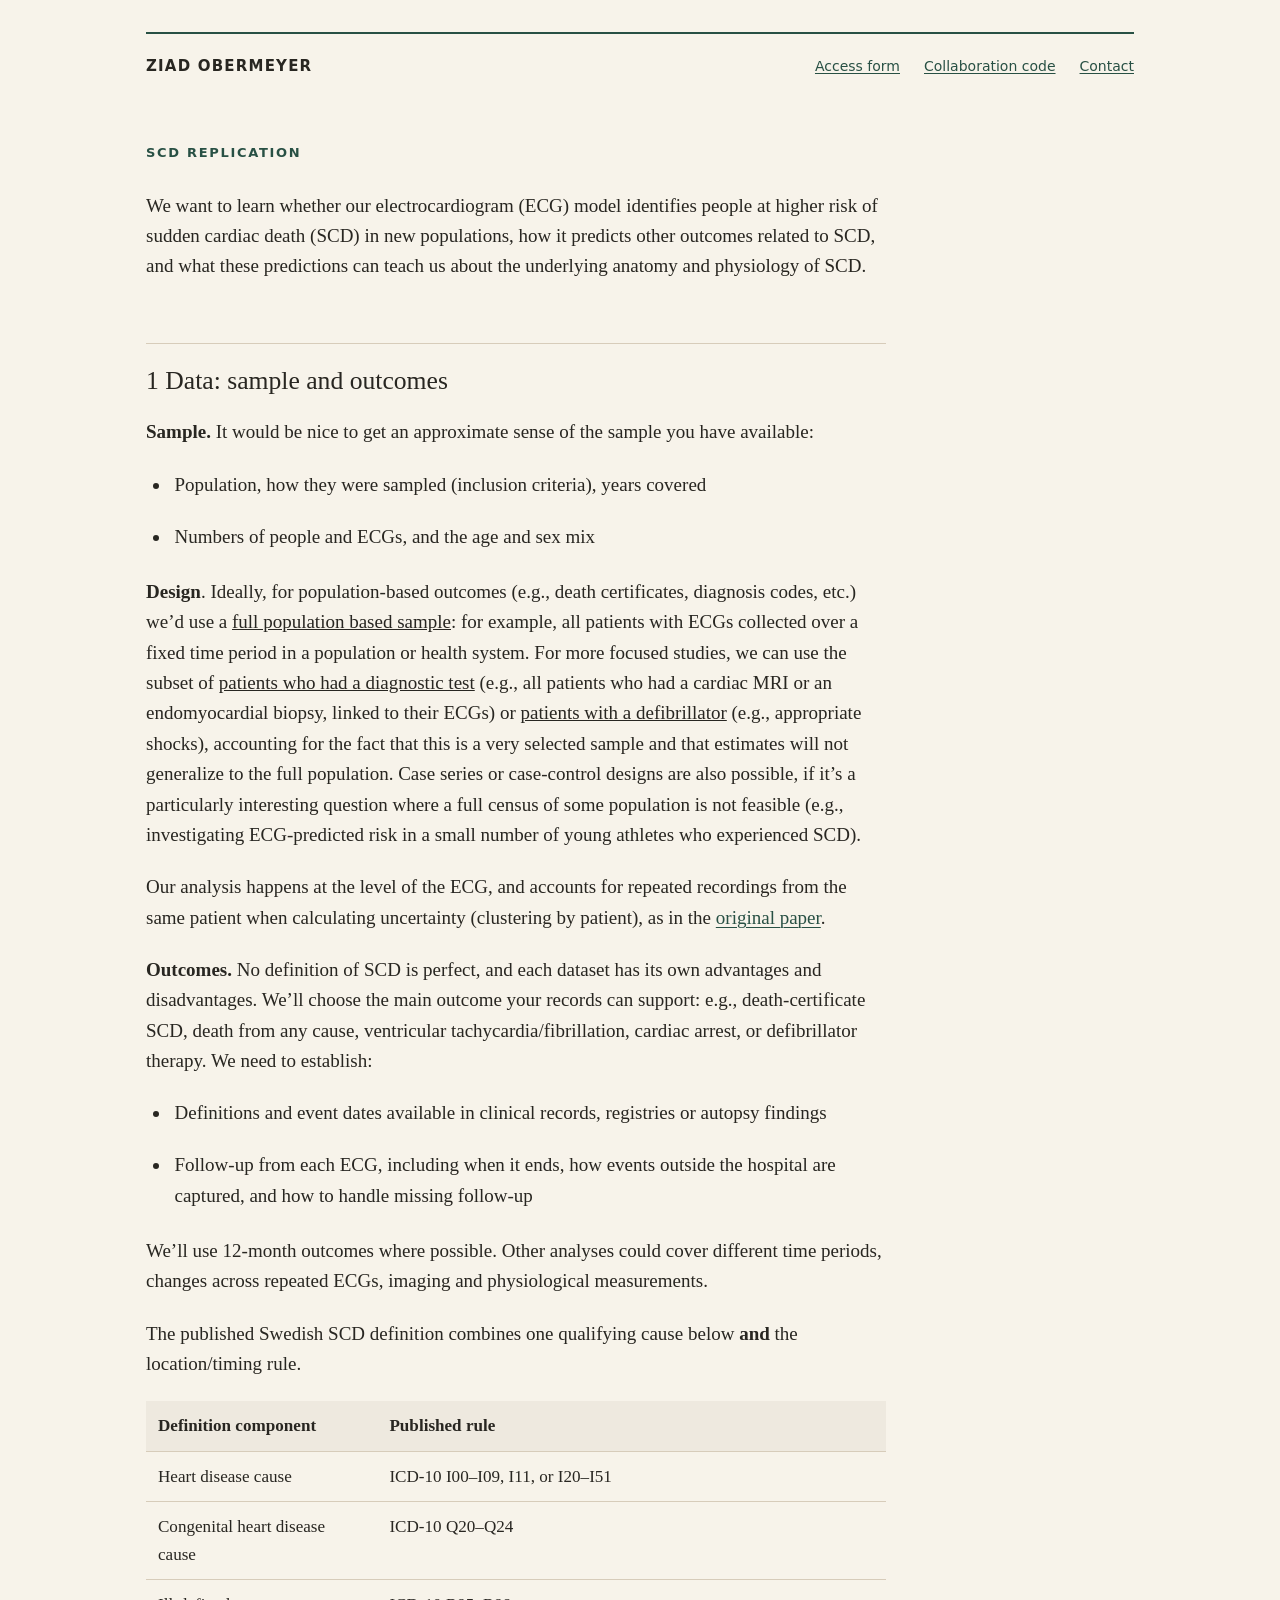
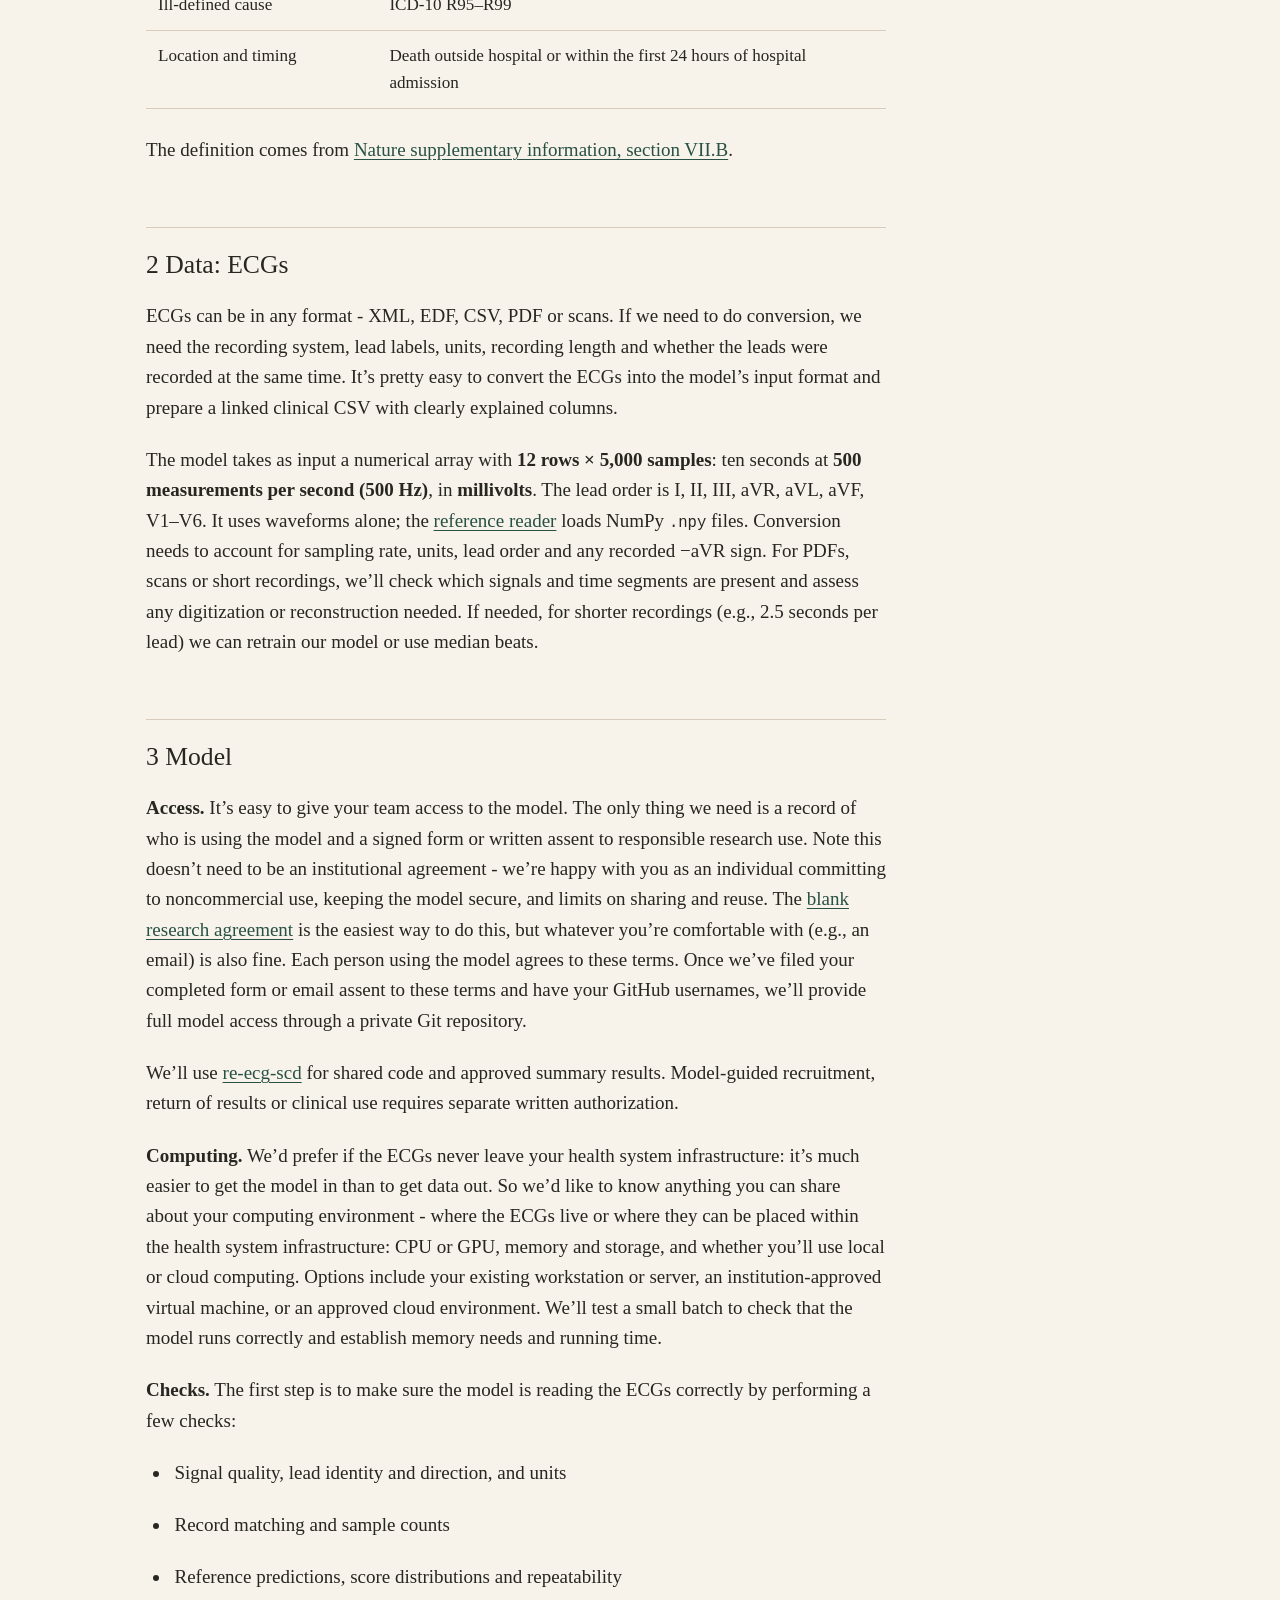
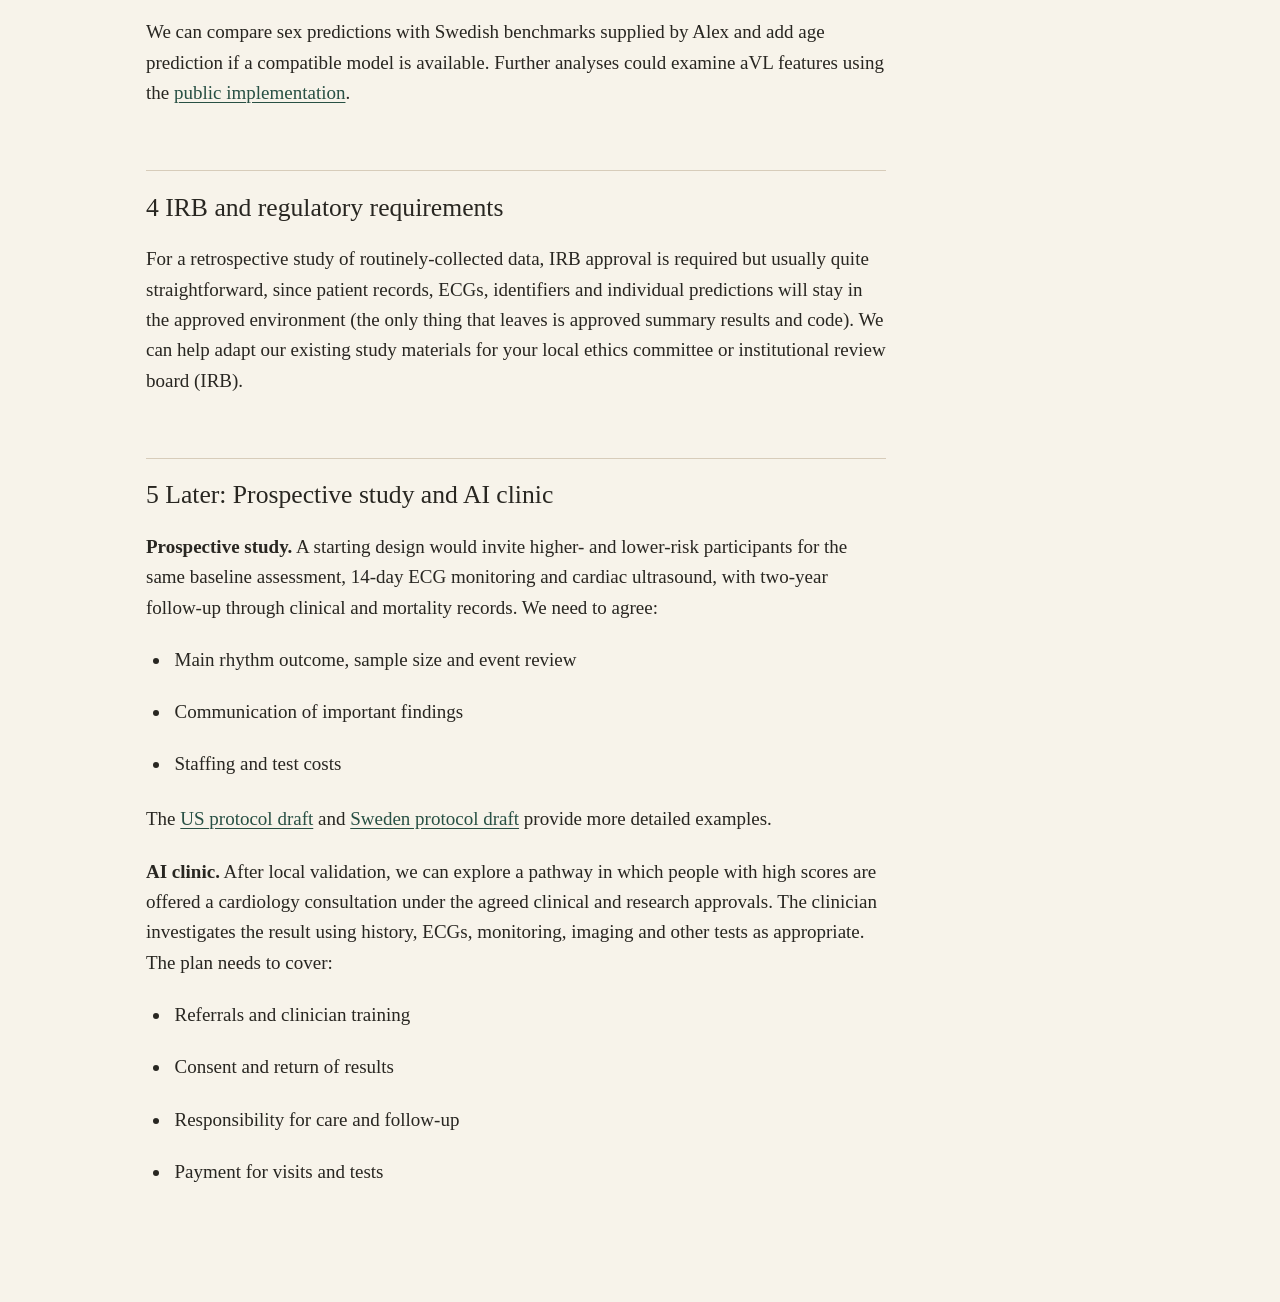
==== scd-replication/index.html @ 9b3d9dbc "Publish SCD replication collaboration protocol and access form" ====
<!doctype html>
<html lang="en">
<head>
<meta charset="utf-8">
<meta name="viewport" content="width=device-width, initial-scale=1">
<title>SCD replication · Ziad Obermeyer</title>
<meta name="description" content="Collaboration process, data requirements, and model access for sudden cardiac death replication research.">
<link rel="canonical" href="https://zobermeyer.github.io/scd-replication/">
<link rel="stylesheet" href="styles.css">
</head>
<body>
<a class="skip" href="#protocol">Skip to protocol</a>
<div class="shell">
<header>
<a class="person" href="https://ziadobermeyer.com/">Ziad Obermeyer</a>
<nav aria-label="Project links"><a href="files/SCD_Model_Research_Access_and_Use_Agreement_v1.3.docx">Access form</a><a href="https://github.com/zobermeyer/re-ecg-scd">Collaboration code</a><a href="mailto:ziadoo@gmail.com?subject=SCD%20model%20access">Contact</a></nav>
</header>
<main id="protocol">
<p class="eyebrow">SCD replication</p>
<p>We want to learn whether our electrocardiogram (ECG) model identifies people at higher risk of sudden cardiac death (SCD) in new populations, how it predicts other outcomes related to SCD, and what these predictions can teach us about the underlying anatomy and physiology of SCD.</p>
<h2>1 Data: sample and outcomes</h2>
<p><strong>Sample.</strong> It would be nice to get an approximate sense of the sample you have available:</p>
<ul>
<li><p>Population, how they were sampled (inclusion criteria), years covered</p>
</li>
<li><p>Numbers of people and ECGs, and the age and sex mix</p>
</li>
</ul>
<p><strong>Design</strong>. Ideally, for population-based outcomes (e.g., death certificates, diagnosis codes, etc.) we’d use a <u>full population based sample</u>: for example, all patients with ECGs collected over a fixed time period in a population or health system. For more focused studies, we can use the subset of <u>patients who had a diagnostic test</u> (e.g., all patients who had a cardiac MRI or an endomyocardial biopsy, linked to their ECGs) or <u>patients with a defibrillator</u> (e.g., appropriate shocks), accounting for the fact that this is a very selected sample and that estimates will not generalize to the full population. Case series or case-control designs are also possible, if it’s a particularly interesting question where a full census of some population is not feasible (e.g., investigating ECG-predicted risk in a small number of young athletes who experienced SCD). &#x20;</p>
<p>Our analysis happens at the level of the ECG, and accounts for repeated recordings from the same patient when calculating uncertainty (clustering by patient), as in the <a href="https://www.nature.com/articles/s41586-026-10674-6">original paper</a>.</p>
<p><strong>Outcomes.</strong> No definition of SCD is perfect, and each dataset has its own advantages and disadvantages. We’ll choose the main outcome your records can support: e.g., death-certificate SCD, death from any cause, ventricular tachycardia/fibrillation, cardiac arrest, or defibrillator therapy. We need to establish:</p>
<ul>
<li><p>Definitions and event dates available in clinical records, registries or autopsy findings</p>
</li>
<li><p>Follow-up from each ECG, including when it ends, how events outside the hospital are captured, and how to handle missing follow-up</p>
</li>
</ul>
<p>We’ll use 12-month outcomes where possible. Other analyses could cover different time periods, changes across repeated ECGs, imaging and physiological measurements.</p>
<p>The published Swedish SCD definition combines one qualifying cause below <strong>and</strong> the location/timing rule.</p>
<div class="table-scroll"><table>
<thead>
<tr>
<th>Definition component</th>
<th>Published rule</th>
</tr>
</thead>
<tbody><tr>
<td>Heart disease cause</td>
<td>ICD-10 I00–I09, I11, or I20–I51</td>
</tr>
<tr>
<td>Congenital heart disease cause</td>
<td>ICD-10 Q20–Q24</td>
</tr>
<tr>
<td>Ill-defined cause</td>
<td>ICD-10 R95–R99</td>
</tr>
<tr>
<td>Location and timing</td>
<td>Death outside hospital or within the first 24 hours of hospital admission</td>
</tr>
</tbody></table></div>
<p>The definition comes from <a href="https://media.springernature.com/original/springer-static/esm/art%3A10.1038%2Fs41586-026-10674-6/MediaObjects/41586_2026_10674_MOESM1_ESM.docx">Nature supplementary information, section VII.B</a>.&#x20;</p>
<h2>2 Data: ECGs</h2>
<p>ECGs can be in any format - XML, EDF, CSV, PDF or scans. If we need to do conversion, we need the recording system, lead labels, units, recording length and whether the leads were recorded at the same time. It’s pretty easy to convert the ECGs into the model’s input format and prepare a linked clinical CSV with clearly explained columns.</p>
<p>The model takes as input a numerical array with <strong>12 rows × 5,000 samples</strong>: ten seconds at <strong>500 measurements per second (500 Hz)</strong>, in <strong>millivolts</strong>. The lead order is I, II, III, aVR, aVL, aVF, V1–V6. It uses waveforms alone; the <a href="https://github.com/alexmschubert/ECG-SCD/blob/main/src/ekg_scd/datasets.py">reference reader</a> loads NumPy <code>.npy</code> files. Conversion needs to account for sampling rate, units, lead order and any recorded −aVR sign. For PDFs, scans or short recordings, we’ll check which signals and time segments are present and assess any digitization or reconstruction needed. If needed, for shorter recordings (e.g., 2.5 seconds per lead) we can retrain our model or use median beats.&#x20;</p>
<h2>3 Model</h2>
<p><strong>Access.</strong> It’s easy to give your team access to the model. The only thing we need is a record of who is using the model and a signed form or written assent to responsible research use. Note this doesn’t need to be an institutional agreement - we’re happy with you as an individual committing to noncommercial use, keeping the model secure, and limits on sharing and reuse. The <a href="files/SCD_Model_Research_Access_and_Use_Agreement_v1.3.docx">blank research agreement</a> is the easiest way to do this, but whatever you’re comfortable with (e.g., an email) is also fine. Each person using the model agrees to these terms. Once we’ve filed your completed form or email assent to these terms and have your GitHub usernames, we’ll provide full model access through a private Git repository.</p>
<p>We’ll use <a href="https://github.com/zobermeyer/re-ecg-scd">re-ecg-scd</a> for shared code and approved summary results. Model-guided recruitment, return of results or clinical use requires separate written authorization.</p>
<p><strong>Computing.</strong> We’d prefer if the ECGs never leave your health system infrastructure: it’s much easier to get the model in than to get data out. So we’d like to know anything you can share about your computing environment - where the ECGs live or where they can be placed within the health system infrastructure: CPU or GPU, memory and storage, and whether you’ll use local or cloud computing. Options include your existing workstation or server, an institution-approved virtual machine, or an approved cloud environment. We’ll test a small batch to check that the model runs correctly and establish memory needs and running time.</p>
<p><strong>Checks.</strong> The first step is to make sure the model is reading the ECGs correctly by performing a few checks:</p>
<ul>
<li><p>Signal quality, lead identity and direction, and units</p>
</li>
<li><p>Record matching and sample counts</p>
</li>
<li><p>Reference predictions, score distributions and repeatability</p>
</li>
</ul>
<p>We can compare sex predictions with Swedish benchmarks supplied by Alex and add age prediction if a compatible model is available. Further analyses could examine aVL features using the <a href="https://github.com/alexmschubert/ECG-SCD">public implementation</a>.</p>
<h2>4 IRB and regulatory requirements</h2>
<p>For a retrospective study of routinely-collected data, IRB approval is required but usually quite straightforward, since patient records, ECGs, identifiers and individual predictions will stay in the approved environment (the only thing that leaves is approved summary results and code). We can help adapt our existing study materials for your local ethics committee or institutional review board (IRB).&#x20;</p>
<h2>5 Later: Prospective study and AI clinic</h2>
<p><strong>Prospective study.</strong> A starting design would invite higher- and lower-risk participants for the same baseline assessment, 14-day ECG monitoring and cardiac ultrasound, with two-year follow-up through clinical and mortality records. We need to agree:</p>
<ul>
<li><p>Main rhythm outcome, sample size and event review</p>
</li>
<li><p>Communication of important findings</p>
</li>
<li><p>Staffing and test costs</p>
</li>
</ul>
<p>The <a href="https://docs.google.com/document/d/1ZXXfyvIsWazKcvVFrwcbi3JxXN-NvpyChcIMkyNJTAM/edit?usp=drivesdk">US protocol draft</a> and <a href="https://docs.google.com/document/d/1M_iwCxzAgqjB4-tpM0ZNYvhIjKniBFiUUQ4a5cKRgu8/edit?usp=drivesdk">Sweden protocol draft</a> provide more detailed examples.</p>
<p><strong>AI clinic.</strong> After local validation, we can explore a pathway in which people with high scores are offered a cardiology consultation under the agreed clinical and research approvals. The clinician investigates the result using history, ECGs, monitoring, imaging and other tests as appropriate. The plan needs to cover:</p>
<ul>
<li><p>Referrals and clinician training</p>
</li>
<li><p>Consent and return of results</p>
</li>
<li><p>Responsibility for care and follow-up</p>
</li>
<li><p>Payment for visits and tests</p>
</li>
</ul>

</main>
</div>
</body>
</html>
---- scd-replication/styles.css ----
:root { color-scheme: light; --paper: #f7f3ea; --ink: #282621; --accent: #285044; --rule: #d7ccba; }
* { box-sizing: border-box; }
html { background: var(--paper); color: var(--ink); font: 19px/1.6 Georgia, serif; }
body { margin: 0; }
.shell { max-width: 1060px; margin: auto; padding: 32px 36px 90px; }
header { display: flex; align-items: baseline; justify-content: space-between; gap: 28px; border-top: 2px solid var(--accent); padding-top: 20px; margin-bottom: 65px; font-family: system-ui, sans-serif; font-size: 14px; }
.person { color: var(--ink); text-decoration: none; font-size: 15px; font-weight: 600; letter-spacing: .08em; text-transform: uppercase; }
nav { display: flex; gap: 24px; flex-wrap: wrap; }
main { max-width: 740px; }
.eyebrow { font: 600 13px/1.5 system-ui, sans-serif; color: var(--accent); text-transform: uppercase; letter-spacing: .13em; margin-bottom: 28px; }
a { color: var(--accent); text-underline-offset: .17em; text-decoration-thickness: 1px; overflow-wrap: anywhere; }
a:hover { color: #7d5134; }
a:focus-visible { outline: 2px solid var(--accent); outline-offset: 5px; }
p { margin: 0 0 1.15em; }
h2 { margin: 2.4em 0 .8em; padding-top: .8em; border-top: 1px solid var(--rule); font: 500 1.35em/1.25 Georgia, serif; }
ul { padding-left: 1.3em; margin: 0 0 1.3em; }
li { padding-left: .2em; margin-bottom: .35em; }
code { font: .82em/1.5 ui-monospace, monospace; overflow-wrap: anywhere; }
.table-scroll { overflow-x: auto; margin-bottom: 1.4em; }
table { border-collapse: collapse; width: 100%; font-size: .9em; }
th, td { padding: .65em .7em; border-bottom: 1px solid var(--rule); text-align: left; vertical-align: top; }
th { background: #eee9df; font-weight: 600; }
.skip { position: absolute; left: -10000px; }
.skip:focus { left: 20px; top: 10px; background: var(--paper); padding: 8px; }
@media (max-width: 650px) { html { font-size: 18px; } .shell { padding: 22px 22px 55px; } header { display: block; margin-bottom: 40px; } nav { margin-top: 18px; gap: 12px 22px; } h2 { font-size: 1.2em; } th, td { padding: .55em .45em; } }
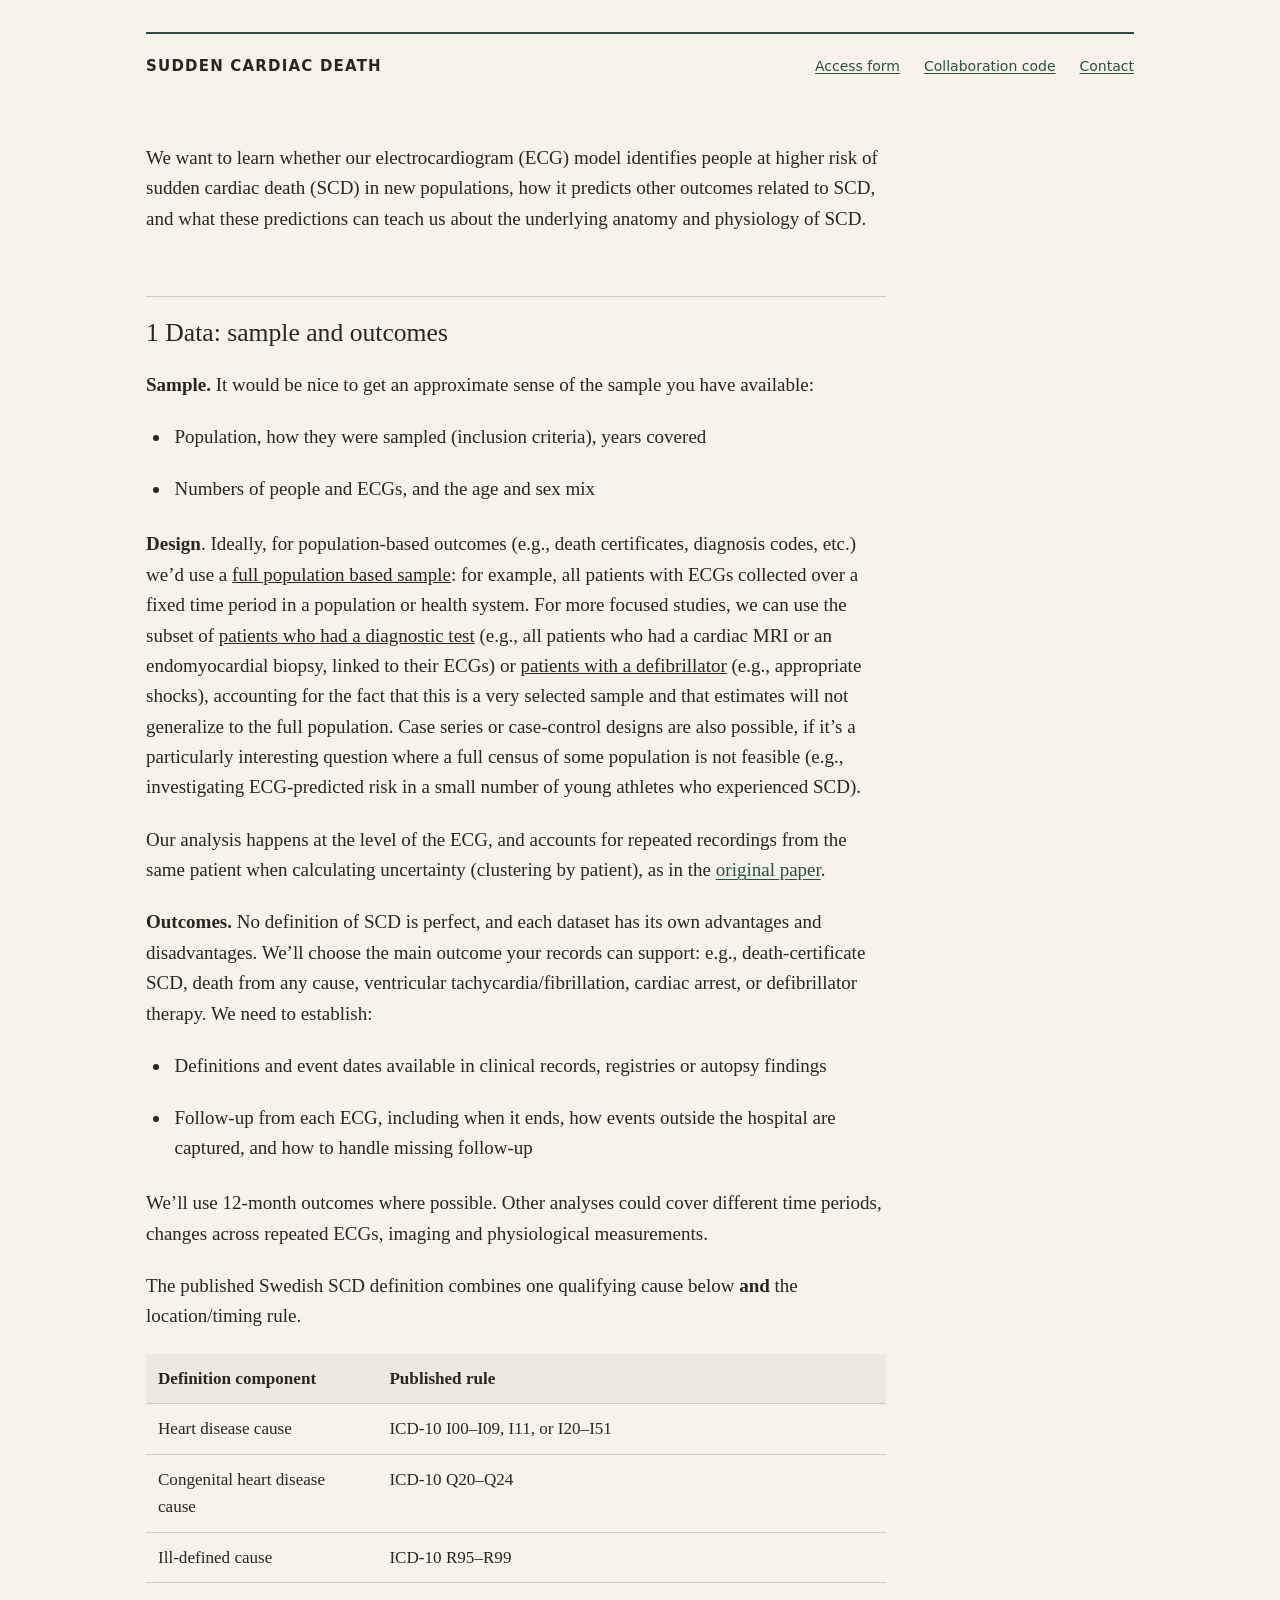
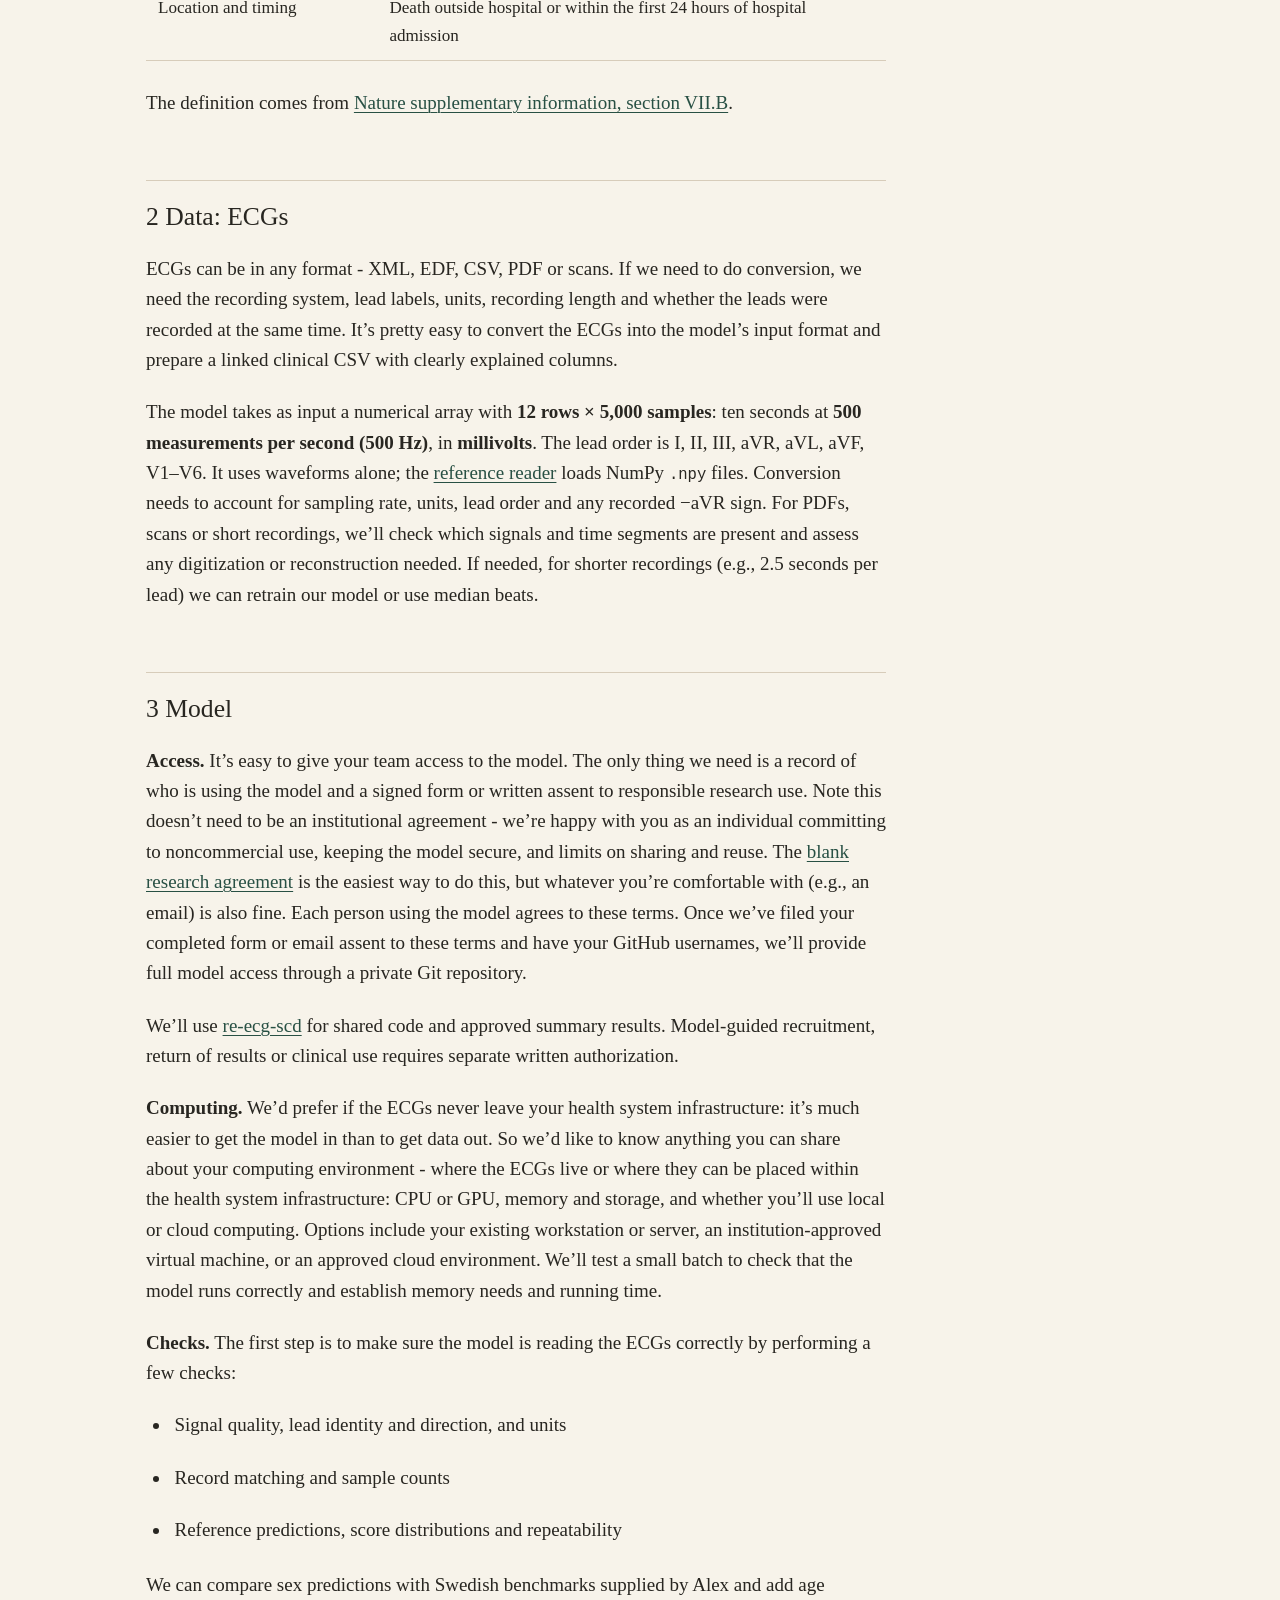
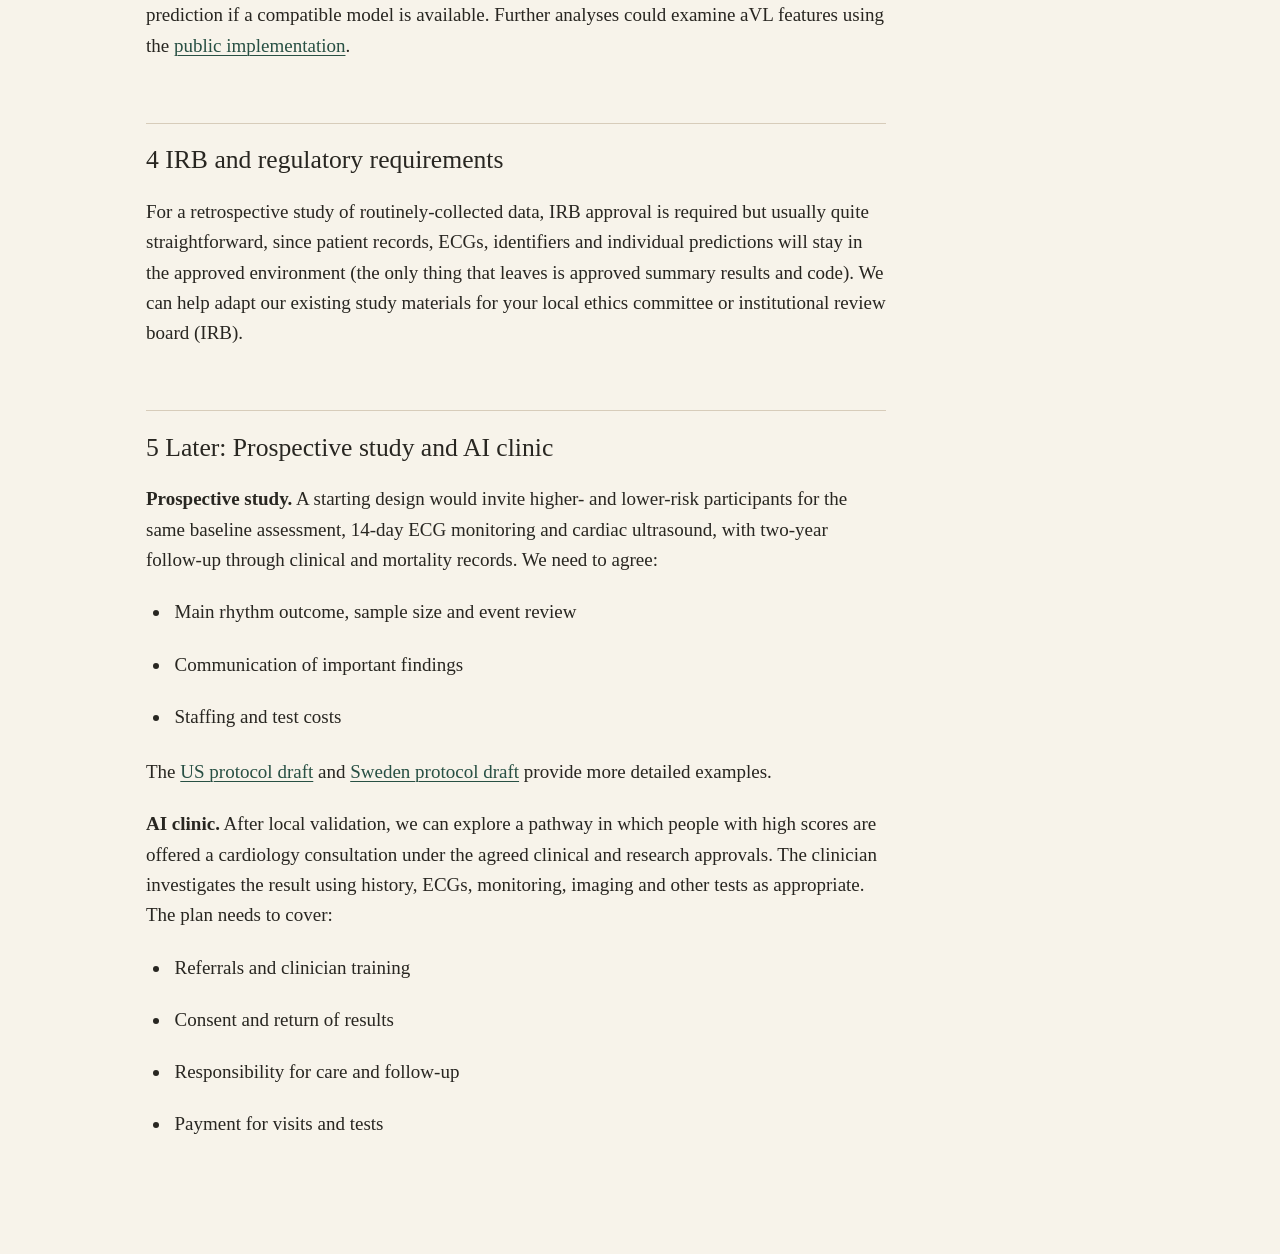
==== commit ffc5a289: "Use Sudden cardiac death as the site label" ====
--- a/scd-replication/index.html
+++ b/scd-replication/index.html
@@ -3,8 +3,8 @@
 <head>
 <meta charset="utf-8">
 <meta name="viewport" content="width=device-width, initial-scale=1">
-<title>SCD replication · Ziad Obermeyer</title>
-<meta name="description" content="Collaboration process, data requirements, and model access for sudden cardiac death replication research.">
+<title>Sudden cardiac death</title>
+<meta name="description" content="Collaboration process, data requirements, and model access for sudden cardiac death research.">
 <link rel="canonical" href="https://zobermeyer.github.io/scd-replication/">
 <link rel="stylesheet" href="styles.css">
 </head>
@@ -12,11 +12,10 @@
 <a class="skip" href="#protocol">Skip to protocol</a>
 <div class="shell">
 <header>
-<a class="person" href="https://ziadobermeyer.com/">Ziad Obermeyer</a>
+<a class="project" href="./">Sudden cardiac death</a>
 <nav aria-label="Project links"><a href="files/SCD_Model_Research_Access_and_Use_Agreement_v1.3.docx">Access form</a><a href="https://github.com/zobermeyer/re-ecg-scd">Collaboration code</a><a href="mailto:ziadoo@gmail.com?subject=SCD%20model%20access">Contact</a></nav>
 </header>
 <main id="protocol">
-<p class="eyebrow">SCD replication</p>
 <p>We want to learn whether our electrocardiogram (ECG) model identifies people at higher risk of sudden cardiac death (SCD) in new populations, how it predicts other outcomes related to SCD, and what these predictions can teach us about the underlying anatomy and physiology of SCD.</p>
 <h2>1 Data: sample and outcomes</h2>
 <p><strong>Sample.</strong> It would be nice to get an approximate sense of the sample you have available:</p>
--- a/scd-replication/styles.css
+++ b/scd-replication/styles.css
@@ -4,10 +4,9 @@
 body { margin: 0; }
 .shell { max-width: 1060px; margin: auto; padding: 32px 36px 90px; }
 header { display: flex; align-items: baseline; justify-content: space-between; gap: 28px; border-top: 2px solid var(--accent); padding-top: 20px; margin-bottom: 65px; font-family: system-ui, sans-serif; font-size: 14px; }
-.person { color: var(--ink); text-decoration: none; font-size: 15px; font-weight: 600; letter-spacing: .08em; text-transform: uppercase; }
+.project { color: var(--ink); text-decoration: none; font-size: 15px; font-weight: 600; letter-spacing: .08em; text-transform: uppercase; }
 nav { display: flex; gap: 24px; flex-wrap: wrap; }
 main { max-width: 740px; }
-.eyebrow { font: 600 13px/1.5 system-ui, sans-serif; color: var(--accent); text-transform: uppercase; letter-spacing: .13em; margin-bottom: 28px; }
 a { color: var(--accent); text-underline-offset: .17em; text-decoration-thickness: 1px; overflow-wrap: anywhere; }
 a:hover { color: #7d5134; }
 a:focus-visible { outline: 2px solid var(--accent); outline-offset: 5px; }
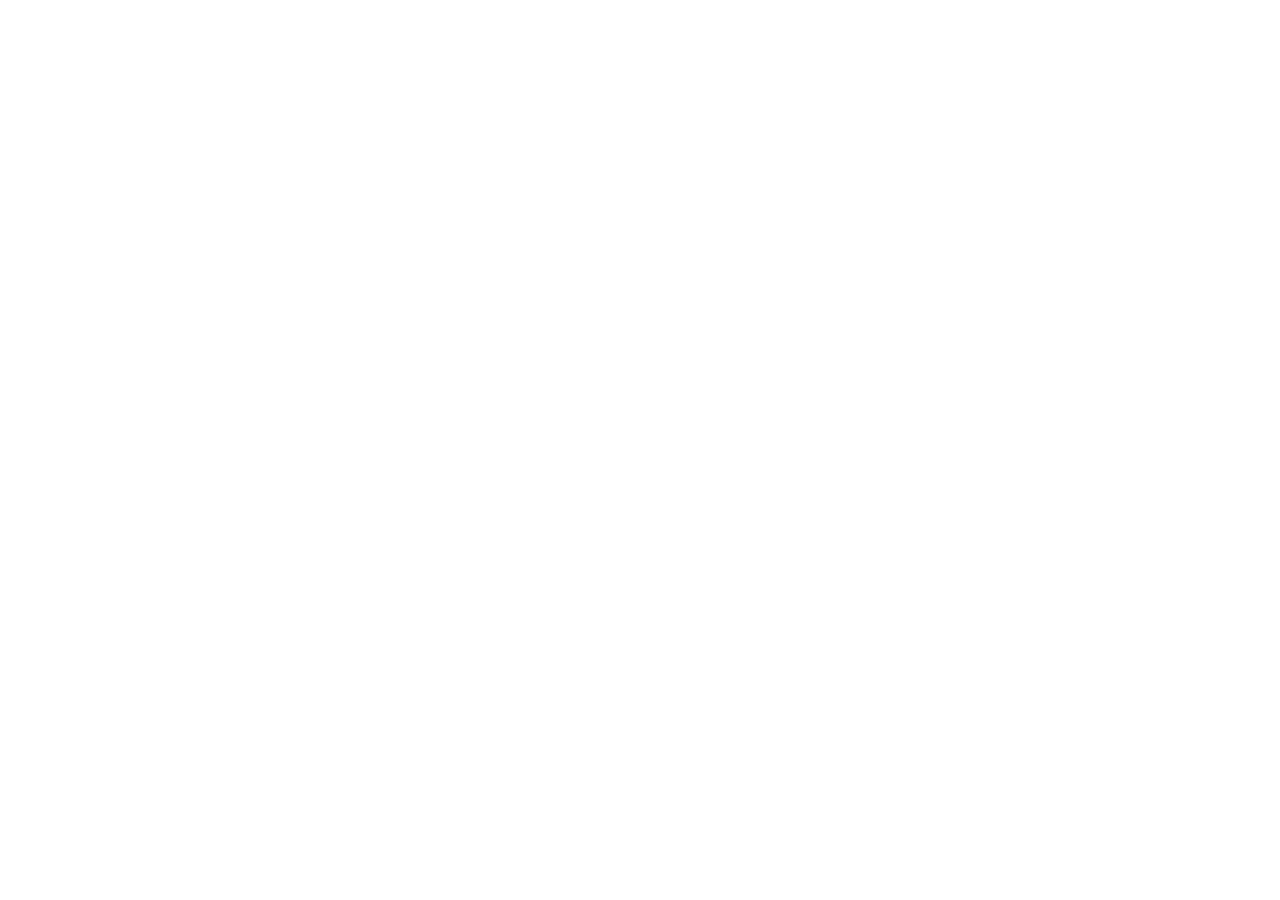
==== commit 0de6a9bd: "Redirect collaboration site to eccentric-health" ====
--- a/scd-replication/index.html
+++ b/scd-replication/index.html
@@ -4,106 +4,8 @@
 <meta charset="utf-8">
 <meta name="viewport" content="width=device-width, initial-scale=1">
 <title>Sudden cardiac death</title>
-<meta name="description" content="Collaboration process, data requirements, and model access for sudden cardiac death research.">
-<link rel="canonical" href="https://zobermeyer.github.io/scd-replication/">
-<link rel="stylesheet" href="styles.css">
+<meta http-equiv="refresh" content="0; url=https://eccentric-health.github.io/scd-replication/">
+<link rel="canonical" href="https://eccentric-health.github.io/scd-replication/">
 </head>
-<body>
-<a class="skip" href="#protocol">Skip to protocol</a>
-<div class="shell">
-<header>
-<a class="project" href="./">Sudden cardiac death</a>
-<nav aria-label="Project links"><a href="files/SCD_Model_Research_Access_and_Use_Agreement_v1.3.docx">Access form</a><a href="https://github.com/zobermeyer/re-ecg-scd">Collaboration code</a><a href="mailto:ziadoo@gmail.com?subject=SCD%20model%20access">Contact</a></nav>
-</header>
-<main id="protocol">
-<p>We want to learn whether our electrocardiogram (ECG) model identifies people at higher risk of sudden cardiac death (SCD) in new populations, how it predicts other outcomes related to SCD, and what these predictions can teach us about the underlying anatomy and physiology of SCD.</p>
-<h2>1 Data: sample and outcomes</h2>
-<p><strong>Sample.</strong> It would be nice to get an approximate sense of the sample you have available:</p>
-<ul>
-<li><p>Population, how they were sampled (inclusion criteria), years covered</p>
-</li>
-<li><p>Numbers of people and ECGs, and the age and sex mix</p>
-</li>
-</ul>
-<p><strong>Design</strong>. Ideally, for population-based outcomes (e.g., death certificates, diagnosis codes, etc.) we’d use a <u>full population based sample</u>: for example, all patients with ECGs collected over a fixed time period in a population or health system. For more focused studies, we can use the subset of <u>patients who had a diagnostic test</u> (e.g., all patients who had a cardiac MRI or an endomyocardial biopsy, linked to their ECGs) or <u>patients with a defibrillator</u> (e.g., appropriate shocks), accounting for the fact that this is a very selected sample and that estimates will not generalize to the full population. Case series or case-control designs are also possible, if it’s a particularly interesting question where a full census of some population is not feasible (e.g., investigating ECG-predicted risk in a small number of young athletes who experienced SCD). &#x20;</p>
-<p>Our analysis happens at the level of the ECG, and accounts for repeated recordings from the same patient when calculating uncertainty (clustering by patient), as in the <a href="https://www.nature.com/articles/s41586-026-10674-6">original paper</a>.</p>
-<p><strong>Outcomes.</strong> No definition of SCD is perfect, and each dataset has its own advantages and disadvantages. We’ll choose the main outcome your records can support: e.g., death-certificate SCD, death from any cause, ventricular tachycardia/fibrillation, cardiac arrest, or defibrillator therapy. We need to establish:</p>
-<ul>
-<li><p>Definitions and event dates available in clinical records, registries or autopsy findings</p>
-</li>
-<li><p>Follow-up from each ECG, including when it ends, how events outside the hospital are captured, and how to handle missing follow-up</p>
-</li>
-</ul>
-<p>We’ll use 12-month outcomes where possible. Other analyses could cover different time periods, changes across repeated ECGs, imaging and physiological measurements.</p>
-<p>The published Swedish SCD definition combines one qualifying cause below <strong>and</strong> the location/timing rule.</p>
-<div class="table-scroll"><table>
-<thead>
-<tr>
-<th>Definition component</th>
-<th>Published rule</th>
-</tr>
-</thead>
-<tbody><tr>
-<td>Heart disease cause</td>
-<td>ICD-10 I00–I09, I11, or I20–I51</td>
-</tr>
-<tr>
-<td>Congenital heart disease cause</td>
-<td>ICD-10 Q20–Q24</td>
-</tr>
-<tr>
-<td>Ill-defined cause</td>
-<td>ICD-10 R95–R99</td>
-</tr>
-<tr>
-<td>Location and timing</td>
-<td>Death outside hospital or within the first 24 hours of hospital admission</td>
-</tr>
-</tbody></table></div>
-<p>The definition comes from <a href="https://media.springernature.com/original/springer-static/esm/art%3A10.1038%2Fs41586-026-10674-6/MediaObjects/41586_2026_10674_MOESM1_ESM.docx">Nature supplementary information, section VII.B</a>.&#x20;</p>
-<h2>2 Data: ECGs</h2>
-<p>ECGs can be in any format - XML, EDF, CSV, PDF or scans. If we need to do conversion, we need the recording system, lead labels, units, recording length and whether the leads were recorded at the same time. It’s pretty easy to convert the ECGs into the model’s input format and prepare a linked clinical CSV with clearly explained columns.</p>
-<p>The model takes as input a numerical array with <strong>12 rows × 5,000 samples</strong>: ten seconds at <strong>500 measurements per second (500 Hz)</strong>, in <strong>millivolts</strong>. The lead order is I, II, III, aVR, aVL, aVF, V1–V6. It uses waveforms alone; the <a href="https://github.com/alexmschubert/ECG-SCD/blob/main/src/ekg_scd/datasets.py">reference reader</a> loads NumPy <code>.npy</code> files. Conversion needs to account for sampling rate, units, lead order and any recorded −aVR sign. For PDFs, scans or short recordings, we’ll check which signals and time segments are present and assess any digitization or reconstruction needed. If needed, for shorter recordings (e.g., 2.5 seconds per lead) we can retrain our model or use median beats.&#x20;</p>
-<h2>3 Model</h2>
-<p><strong>Access.</strong> It’s easy to give your team access to the model. The only thing we need is a record of who is using the model and a signed form or written assent to responsible research use. Note this doesn’t need to be an institutional agreement - we’re happy with you as an individual committing to noncommercial use, keeping the model secure, and limits on sharing and reuse. The <a href="files/SCD_Model_Research_Access_and_Use_Agreement_v1.3.docx">blank research agreement</a> is the easiest way to do this, but whatever you’re comfortable with (e.g., an email) is also fine. Each person using the model agrees to these terms. Once we’ve filed your completed form or email assent to these terms and have your GitHub usernames, we’ll provide full model access through a private Git repository.</p>
-<p>We’ll use <a href="https://github.com/zobermeyer/re-ecg-scd">re-ecg-scd</a> for shared code and approved summary results. Model-guided recruitment, return of results or clinical use requires separate written authorization.</p>
-<p><strong>Computing.</strong> We’d prefer if the ECGs never leave your health system infrastructure: it’s much easier to get the model in than to get data out. So we’d like to know anything you can share about your computing environment - where the ECGs live or where they can be placed within the health system infrastructure: CPU or GPU, memory and storage, and whether you’ll use local or cloud computing. Options include your existing workstation or server, an institution-approved virtual machine, or an approved cloud environment. We’ll test a small batch to check that the model runs correctly and establish memory needs and running time.</p>
-<p><strong>Checks.</strong> The first step is to make sure the model is reading the ECGs correctly by performing a few checks:</p>
-<ul>
-<li><p>Signal quality, lead identity and direction, and units</p>
-</li>
-<li><p>Record matching and sample counts</p>
-</li>
-<li><p>Reference predictions, score distributions and repeatability</p>
-</li>
-</ul>
-<p>We can compare sex predictions with Swedish benchmarks supplied by Alex and add age prediction if a compatible model is available. Further analyses could examine aVL features using the <a href="https://github.com/alexmschubert/ECG-SCD">public implementation</a>.</p>
-<h2>4 IRB and regulatory requirements</h2>
-<p>For a retrospective study of routinely-collected data, IRB approval is required but usually quite straightforward, since patient records, ECGs, identifiers and individual predictions will stay in the approved environment (the only thing that leaves is approved summary results and code). We can help adapt our existing study materials for your local ethics committee or institutional review board (IRB).&#x20;</p>
-<h2>5 Later: Prospective study and AI clinic</h2>
-<p><strong>Prospective study.</strong> A starting design would invite higher- and lower-risk participants for the same baseline assessment, 14-day ECG monitoring and cardiac ultrasound, with two-year follow-up through clinical and mortality records. We need to agree:</p>
-<ul>
-<li><p>Main rhythm outcome, sample size and event review</p>
-</li>
-<li><p>Communication of important findings</p>
-</li>
-<li><p>Staffing and test costs</p>
-</li>
-</ul>
-<p>The <a href="https://docs.google.com/document/d/1ZXXfyvIsWazKcvVFrwcbi3JxXN-NvpyChcIMkyNJTAM/edit?usp=drivesdk">US protocol draft</a> and <a href="https://docs.google.com/document/d/1M_iwCxzAgqjB4-tpM0ZNYvhIjKniBFiUUQ4a5cKRgu8/edit?usp=drivesdk">Sweden protocol draft</a> provide more detailed examples.</p>
-<p><strong>AI clinic.</strong> After local validation, we can explore a pathway in which people with high scores are offered a cardiology consultation under the agreed clinical and research approvals. The clinician investigates the result using history, ECGs, monitoring, imaging and other tests as appropriate. The plan needs to cover:</p>
-<ul>
-<li><p>Referrals and clinician training</p>
-</li>
-<li><p>Consent and return of results</p>
-</li>
-<li><p>Responsibility for care and follow-up</p>
-</li>
-<li><p>Payment for visits and tests</p>
-</li>
-</ul>
-
-</main>
-</div>
-</body>
+<body><p><a href="https://eccentric-health.github.io/scd-replication/">Sudden cardiac death</a></p></body>
 </html>
